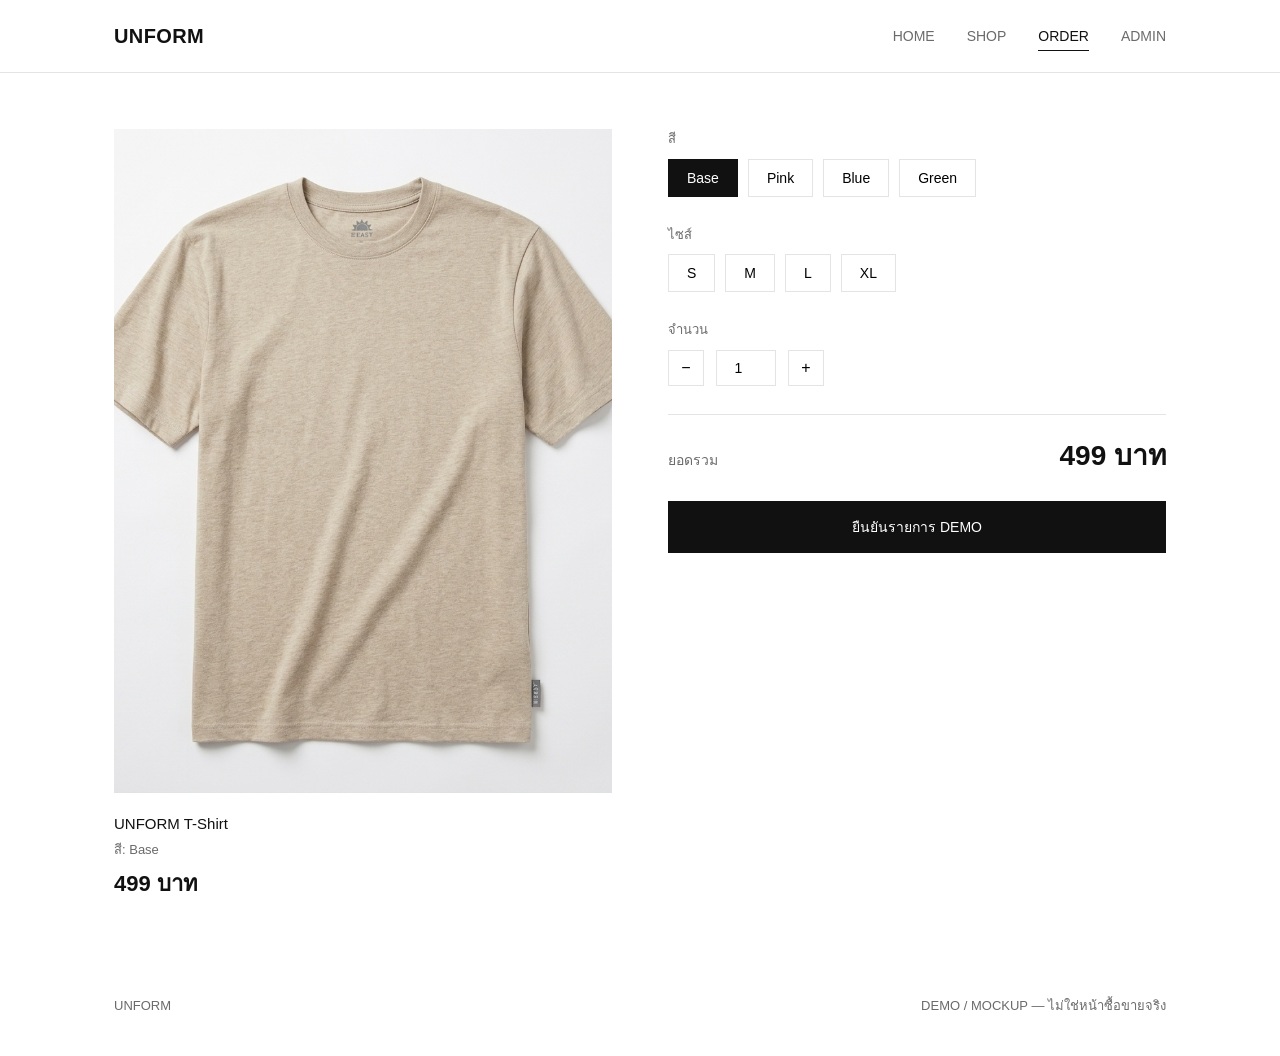
==== order.html @ bdfe1b22 "update3" ====
<!DOCTYPE html>
<html lang="th">
<head>
  <meta charset="UTF-8" />
  <meta name="viewport" content="width=device-width, initial-scale=1.0" />
  <title>ORDER — UNFORM</title>
  <link rel="stylesheet" href="style.css" />
</head>
<body>

  <!-- Header / Navigation -->
  <header class="site-header">
    <div class="container">
      <a href="index.html" class="logo">UNFORM</a>
      <nav>
        <ul class="nav-links" id="navLinks">
          <li><a href="index.html">HOME</a></li>
          <li><a href="product.html">SHOP</a></li>
          <li><a href="order.html" class="active">ORDER</a></li>
          <li><a href="admin.html">ADMIN</a></li>
        </ul>
      </nav>
      <button class="nav-toggle" id="navToggle" aria-label="เปิดเมนู">
        <span></span><span></span><span></span>
      </button>
    </div>
  </header>

  <div class="container">
    <div class="order-layout">

      <!-- Preview -->
      <div class="order-preview">
        <figure>
          <img id="orderImage" src="" alt="UNFORM base" />
        </figure>
        <div class="order-preview-meta">
          <p class="product-name" id="orderProductName">UNFORM T-Shirt</p>
          <p class="product-color" id="orderColorLabel">สี: -</p>
          <p class="product-price" id="orderUnitPrice">499 บาท</p>
        </div>
      </div>

      <!-- Form -->
      <div class="order-form">

        <div class="field-group">
          <label>สี</label>
          <div class="swatch-group" id="colorOptions">
            <!-- generated by script.js -->
          </div>
        </div>

        <div class="field-group">
          <label>ไซส์</label>
          <div class="size-group" id="sizeOptions">
            <button type="button" class="size-option" data-size="S">S</button>
            <button type="button" class="size-option" data-size="M">M</button>
            <button type="button" class="size-option" data-size="L">L</button>
            <button type="button" class="size-option" data-size="XL">XL</button>
          </div>
        </div>

        <div class="field-group">
          <label>จำนวน</label>
          <div class="qty-control">
            <button type="button" id="qtyMinus">−</button>
            <input type="number" id="qtyInput" value="1" min="1" />
            <button type="button" id="qtyPlus">+</button>
          </div>
        </div>

        <div class="order-total">
          <span>ยอดรวม</span>
          <span id="orderTotal">499 บาท</span>
        </div>

        <button type="button" class="btn btn-block" id="submitOrderBtn">ยืนยันรายการ DEMO</button>

        <p class="form-message" id="orderMessage"></p>
      </div>

    </div>
  </div>

  <footer class="site-footer">
    <div class="container" style="display:flex; justify-content:space-between; width:100%;">
      <span>UNFORM</span>
      <span>DEMO / MOCKUP — ไม่ใช่หน้าซื้อขายจริง</span>
    </div>
  </footer>

  <script src="script.js"></script>
</body>
</html>
---- style.css ----
/* ==========================================================
   UNFORM — style.css
   Minimal / Clean / Modern
   Colors: white, black, gray — the shirts carry the color.
   ========================================================== */

:root {
  --color-bg: #ffffff;
  --color-ink: #111111;
  --color-gray: #6b6b6b;
  --color-line: #e4e4e4;
  --color-surface: #f6f6f4;
  --color-danger: #b3261e;

  --max-width: 1100px;
  --gap: 24px;

  --font-base: -apple-system, BlinkMacSystemFont, "Segoe UI", Helvetica, Arial, sans-serif;
}

* {
  box-sizing: border-box;
}

html,
body {
  margin: 0;
  padding: 0;
}

body {
  font-family: var(--font-base);
  color: var(--color-ink);
  background: var(--color-bg);
  line-height: 1.5;
  -webkit-font-smoothing: antialiased;
}

img {
  max-width: 100%;
  display: block;
}

a {
  color: inherit;
  text-decoration: none;
}

button {
  font-family: inherit;
}

.container {
  width: 100%;
  max-width: var(--max-width);
  margin: 0 auto;
  padding: 0 24px;
}

/* ---------- Header ---------- */

.site-header {
  border-bottom: 1px solid var(--color-line);
  position: sticky;
  top: 0;
  background: var(--color-bg);
  z-index: 10;
}

.site-header .container {
  display: flex;
  align-items: center;
  justify-content: space-between;
  height: 72px;
}

.logo {
  font-size: 20px;
  font-weight: 600;
  letter-spacing: 0.02em;
}

.nav-links {
  display: flex;
  gap: 32px;
  list-style: none;
  margin: 0;
  padding: 0;
}

.nav-links a {
  font-size: 14px;
  color: var(--color-gray);
  padding: 6px 0;
  border-bottom: 1px solid transparent;
}

.nav-links a:hover,
.nav-links a.active {
  color: var(--color-ink);
  border-bottom-color: var(--color-ink);
}

.nav-toggle {
  display: none;
  width: 32px;
  height: 32px;
  border: none;
  background: none;
  cursor: pointer;
  padding: 0;
}

.nav-toggle span {
  display: block;
  width: 100%;
  height: 1px;
  background: var(--color-ink);
  margin: 7px 0;
}

/* ---------- Hero ---------- */

.hero {
  padding: 96px 0 72px;
  border-bottom: 1px solid var(--color-line);
}

.hero h1 {
  font-size: clamp(40px, 8vw, 88px);
  margin: 0 0 20px;
  font-weight: 600;
  letter-spacing: -0.01em;
}

.hero p {
  max-width: 480px;
  color: var(--color-gray);
  font-size: 17px;
  margin: 0 0 32px;
}

.hero-meta {
  display: flex;
  gap: 24px;
  color: var(--color-gray);
  font-size: 14px;
  margin-bottom: 32px;
}

.btn {
  display: inline-block;
  border: 1px solid var(--color-ink);
  background: var(--color-ink);
  color: var(--color-bg);
  padding: 14px 28px;
  font-size: 14px;
  cursor: pointer;
  transition: background 0.15s ease, color 0.15s ease;
}

.btn:hover {
  background: var(--color-bg);
  color: var(--color-ink);
}

.btn-outline {
  background: var(--color-bg);
  color: var(--color-ink);
}

.btn-outline:hover {
  background: var(--color-ink);
  color: var(--color-bg);
}

.btn-block {
  display: block;
  width: 100%;
  text-align: center;
}

.btn:disabled {
  opacity: 0.4;
  cursor: not-allowed;
}

/* ---------- Section ---------- */

.section {
  padding: 72px 0;
  border-bottom: 1px solid var(--color-line);
}

.section-heading {
  font-size: 14px;
  color: var(--color-gray);
  margin: 0 0 32px;
}

/* ---------- Product grid ---------- */

.product-grid {
  display: grid;
  grid-template-columns: repeat(4, 1fr);
  gap: var(--gap);
}

.product-card {
  display: block;
  border: 1px solid var(--color-line);
}

.product-card figure {
  margin: 0;
  aspect-ratio: 3 / 4;
  overflow: hidden;
  background: var(--color-surface);
}

.product-card img {
  width: 100%;
  height: 100%;
  object-fit: cover;
}

.product-card figcaption {
  padding: 16px;
}

.product-name {
  font-size: 15px;
  margin: 0 0 4px;
}

.product-color {
  font-size: 13px;
  color: var(--color-gray);
  margin: 0 0 8px;
}

.product-price {
  font-size: 15px;
  font-weight: 600;
  margin: 0;
}

.product-card .btn {
  margin-top: 12px;
  width: 100%;
  text-align: center;
}

/* ---------- Details list ---------- */

.details-list {
  list-style: none;
  margin: 0;
  padding: 0;
  max-width: 480px;
}

.details-list li {
  display: flex;
  justify-content: space-between;
  padding: 14px 0;
  border-bottom: 1px solid var(--color-line);
  font-size: 15px;
}

.details-list li span:first-child {
  color: var(--color-gray);
}

/* ---------- Order page ---------- */

.order-layout {
  display: grid;
  grid-template-columns: 1fr 1fr;
  gap: 56px;
  padding: 56px 0;
}

.order-preview figure {
  margin: 0;
  aspect-ratio: 3 / 4;
  background: var(--color-surface);
  overflow: hidden;
}

.order-preview img {
  width: 100%;
  height: 100%;
  object-fit: cover;
}

.order-preview-meta {
  margin-top: 20px;
}

.order-preview-meta .product-price {
  font-size: 22px;
}

.field-group {
  margin-bottom: 28px;
}

.field-group label {
  display: block;
  font-size: 13px;
  color: var(--color-gray);
  margin-bottom: 10px;
}

.swatch-group,
.size-group {
  display: flex;
  gap: 10px;
  flex-wrap: wrap;
}

.swatch-option,
.size-option {
  border: 1px solid var(--color-line);
  background: var(--color-bg);
  padding: 10px 18px;
  font-size: 14px;
  cursor: pointer;
}

.swatch-option.selected,
.size-option.selected {
  border-color: var(--color-ink);
  background: var(--color-ink);
  color: var(--color-bg);
}

.qty-control {
  display: flex;
  align-items: center;
  gap: 12px;
}

.qty-control button {
  width: 36px;
  height: 36px;
  border: 1px solid var(--color-line);
  background: var(--color-bg);
  font-size: 16px;
  cursor: pointer;
}

.qty-control input {
  width: 60px;
  text-align: center;
  border: 1px solid var(--color-line);
  height: 36px;
  font-size: 14px;
}

.order-total {
  display: flex;
  justify-content: space-between;
  align-items: baseline;
  border-top: 1px solid var(--color-line);
  padding-top: 20px;
  margin-bottom: 24px;
}

.order-total span:first-child {
  font-size: 14px;
  color: var(--color-gray);
}

.order-total span:last-child {
  font-size: 28px;
  font-weight: 600;
}

.form-message {
  margin-top: 14px;
  font-size: 14px;
  display: none;
}

.form-message.visible {
  display: block;
}

.form-message.error {
  color: var(--color-danger);
}

.form-message.info {
  color: var(--color-gray);
}

/* ---------- Thank-you page ---------- */

.thankyou-wrap {
  padding: 120px 0;
  text-align: center;
}

.thankyou-wrap .logo {
  display: block;
  font-size: 24px;
  margin-bottom: 32px;
}

.thankyou-wrap h1 {
  font-size: 32px;
  margin: 0 0 12px;
}

.thankyou-wrap p {
  color: var(--color-gray);
  margin: 0 0 8px;
}

.thankyou-wrap .btn {
  margin-top: 32px;
}

/* ---------- Admin ---------- */

.admin-wrap {
  padding: 56px 0;
}

.table-scroll {
  overflow-x: auto;
  border: 1px solid var(--color-line);
}

table.admin-table {
  width: 100%;
  border-collapse: collapse;
  font-size: 14px;
  min-width: 640px;
}

table.admin-table th,
table.admin-table td {
  text-align: left;
  padding: 12px 16px;
  border-bottom: 1px solid var(--color-line);
  white-space: nowrap;
}

table.admin-table th {
  color: var(--color-gray);
  font-weight: 500;
  background: var(--color-surface);
}

.admin-status {
  color: var(--color-gray);
  font-size: 14px;
  margin-bottom: 16px;
}

.admin-status.error {
  color: var(--color-danger);
}

/* ---------- Footer ---------- */

.site-footer {
  padding: 40px 0;
  color: var(--color-gray);
  font-size: 13px;
  display: flex;
  justify-content: space-between;
}

/* ---------- Responsive ---------- */

@media (max-width: 860px) {
  .product-grid {
    grid-template-columns: repeat(2, 1fr);
  }

  .order-layout {
    grid-template-columns: 1fr;
    gap: 32px;
  }
}

@media (max-width: 640px) {
  .nav-links {
    position: absolute;
    top: 72px;
    left: 0;
    right: 0;
    background: var(--color-bg);
    border-bottom: 1px solid var(--color-line);
    flex-direction: column;
    gap: 0;
    padding: 8px 24px 16px;
    display: none;
  }

  .nav-links.open {
    display: flex;
  }

  .nav-links a {
    padding: 12px 0;
    border-bottom: 1px solid var(--color-line);
  }

  .nav-toggle {
    display: block;
  }

  .product-grid {
    grid-template-columns: 1fr 1fr;
  }

  .site-footer {
    flex-direction: column;
    gap: 8px;
  }
}
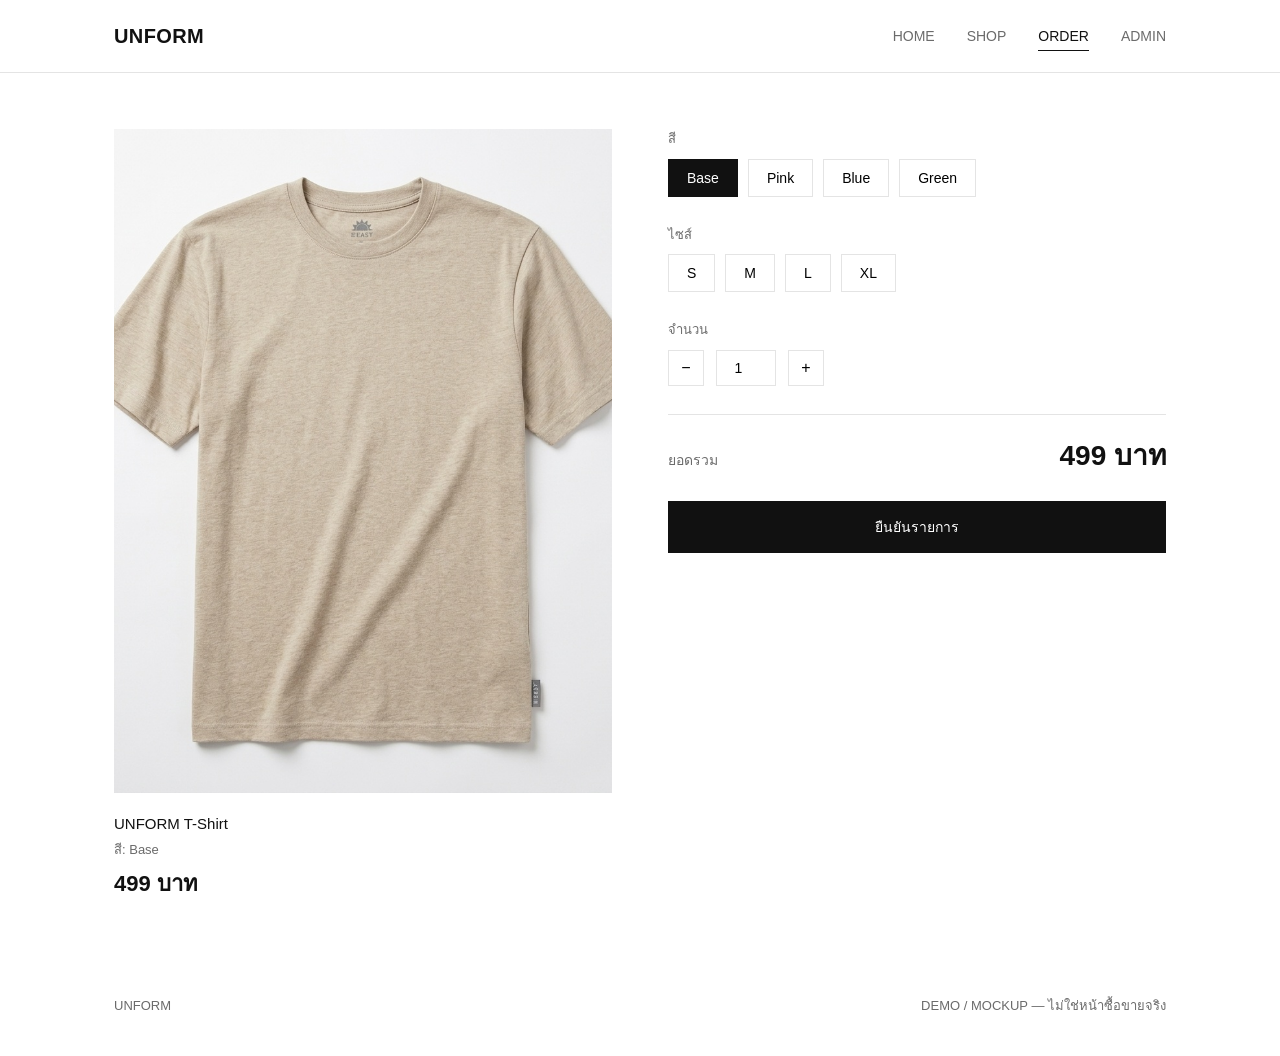
==== commit 94a163e9: "update5" ====
--- a/order.html
+++ b/order.html
@@ -75,7 +75,7 @@
           <span id="orderTotal">499 บาท</span>
         </div>
 
-        <button type="button" class="btn btn-block" id="submitOrderBtn">ยืนยันรายการ DEMO</button>
+        <button type="button" class="btn btn-block" id="submitOrderBtn">ยืนยันรายการ</button>
 
         <p class="form-message" id="orderMessage"></p>
       </div>
